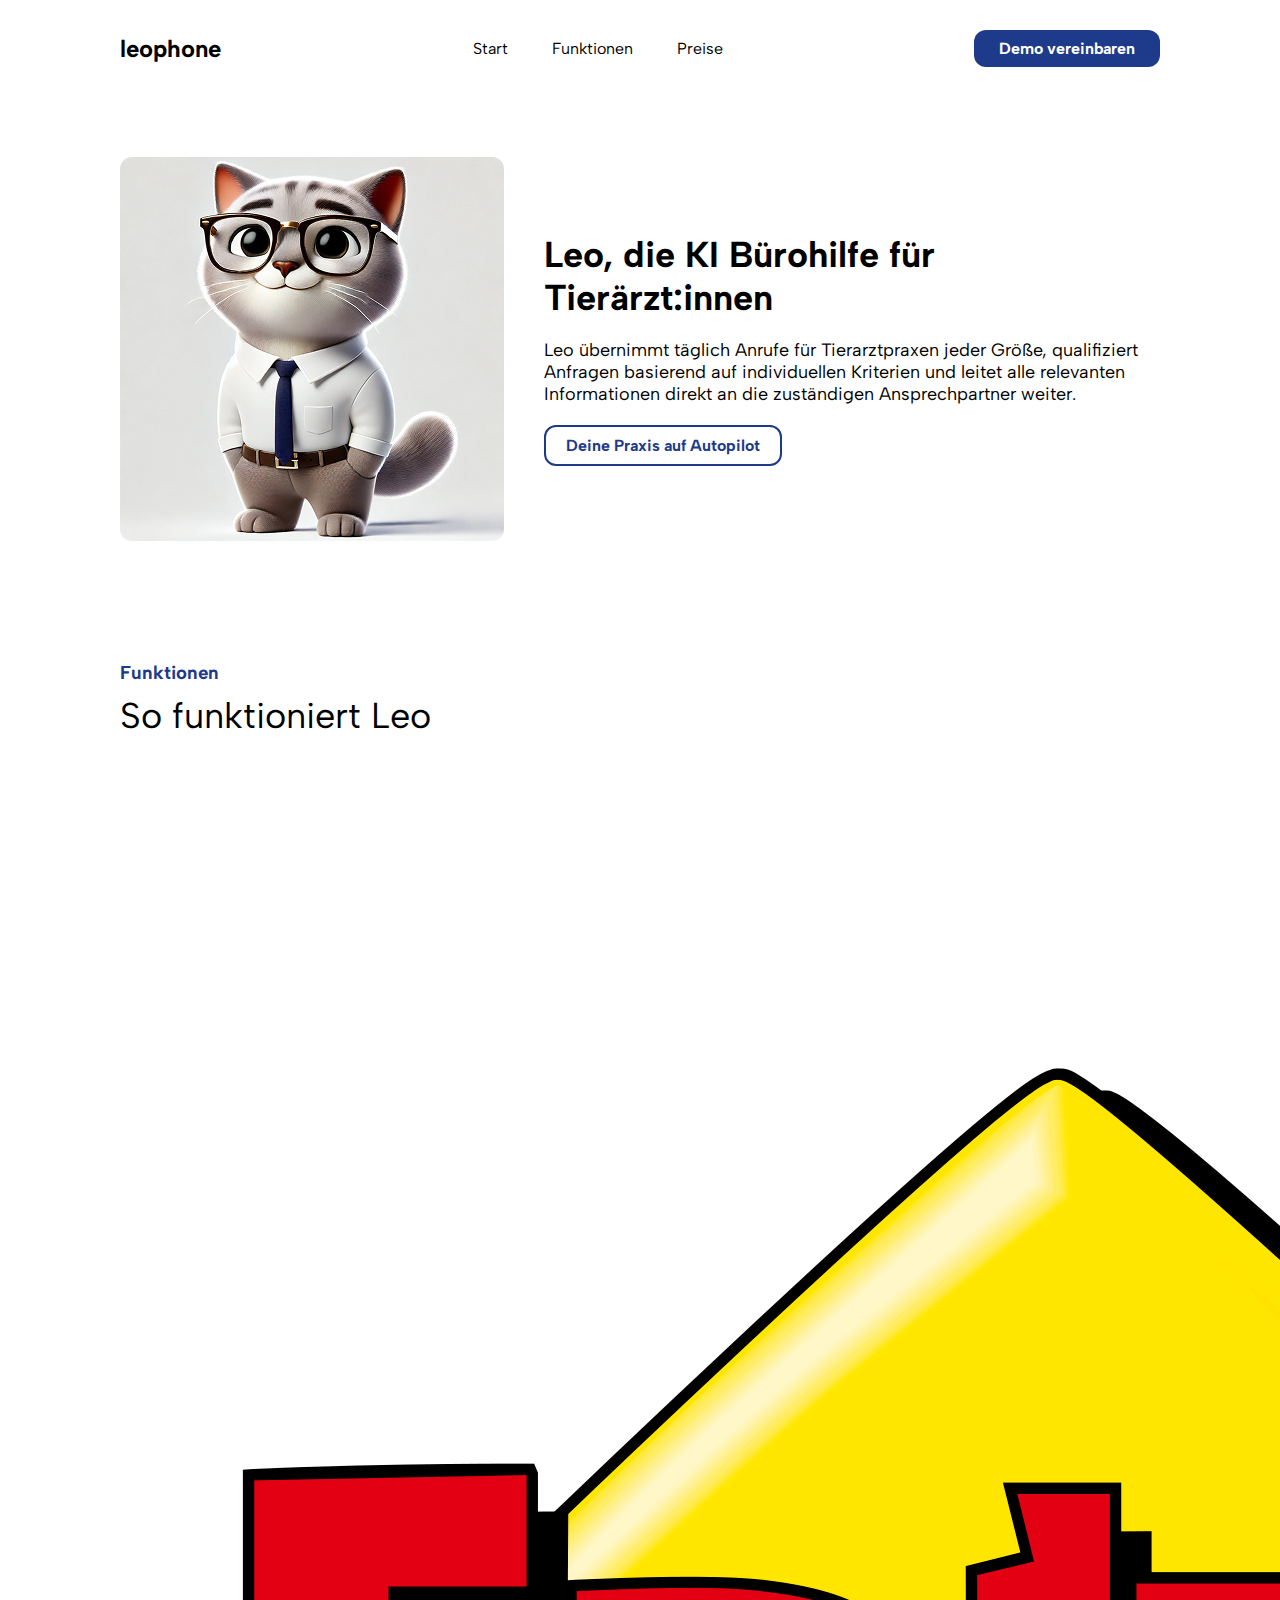
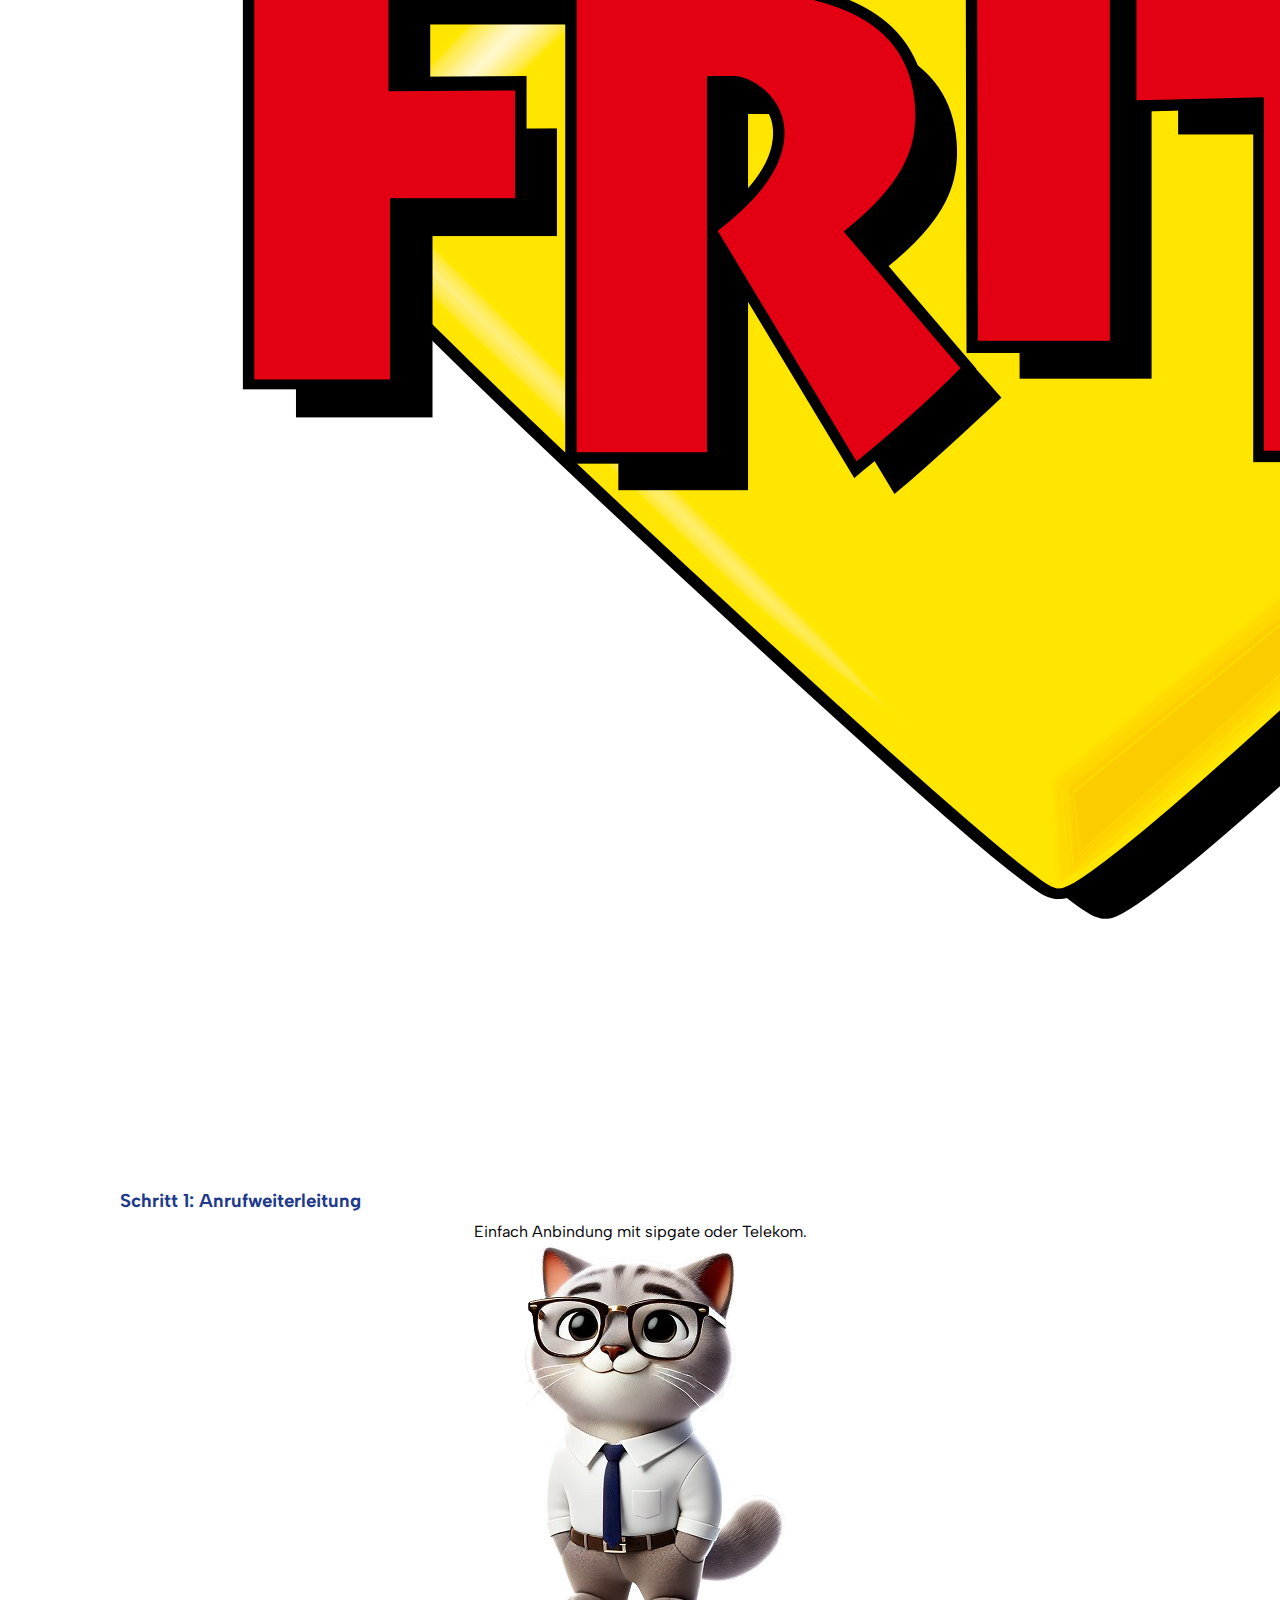
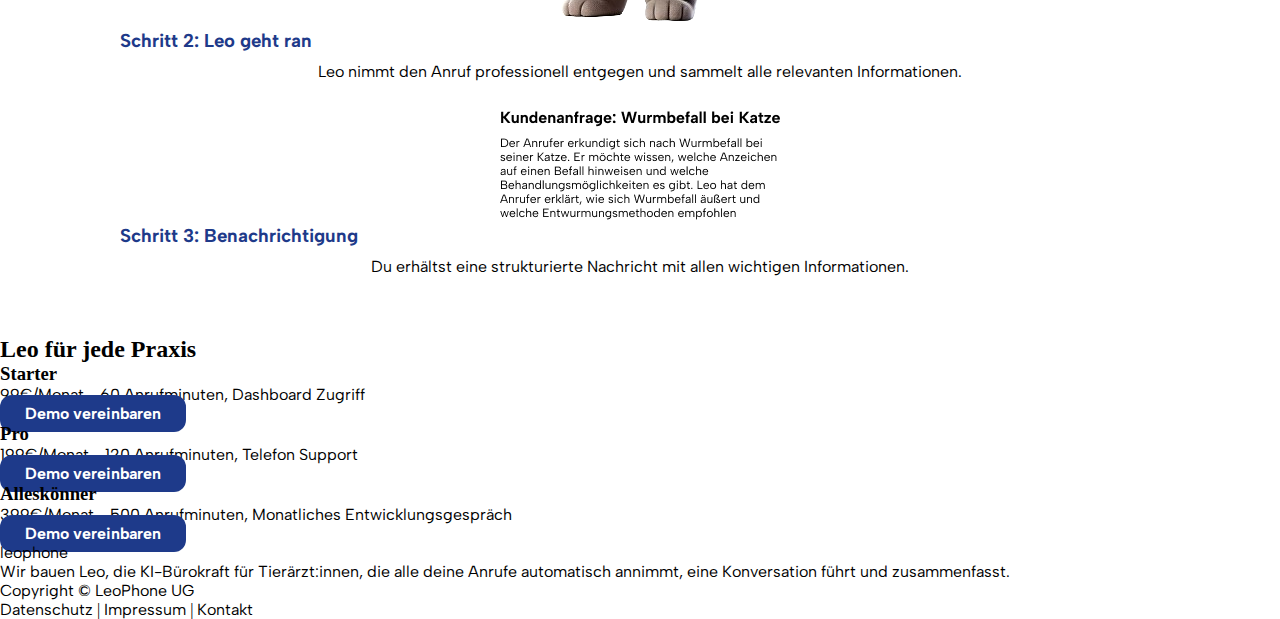
==== index.html @ efca83aa "Intial Commit" ====
<!DOCTYPE html>
<html lang="de">
<head>
    <meta charset="UTF-8">
    <meta name="viewport" content="width=device-width, initial-scale=1.0">
    <title>Leo - die KI Bürohilfe für Tierärzt:innen</title>
    <link rel="stylesheet" href="css/style.css">
    <link rel="icon" type="image/png" href="assets/favicon.png">
</head>
<body>
    <header>
        <nav>
            <a class="logo" href="index.html">leophone</a>
            <ul>
                <li><a href="#hero">Start</a></li>
                <li><a href="#features">Funktionen</a></li>
                <li><a href="#pricing">Preise</a></li>
            </ul>
            <a href="https://calendly.com/juliuslaux/leophone-demo-mit-julius-laux" target="_blank" class="cta">Demo vereinbaren</a>
        </nav>
    </header>
    
    <section id="hero">
        <img src="assets/leo_hintergrund.png" alt="Leo die KI Bürohilfe">
        <div class="hero-text">
            <h1>Leo, die KI Bürohilfe für Tierärzt:innen</h1>
            <p>Leo übernimmt täglich Anrufe für Tierarztpraxen jeder Größe, qualifiziert Anfragen basierend auf individuellen Kriterien und leitet alle relevanten Informationen direkt an die zuständigen Ansprechpartner weiter.</p>
            <a href="https://calendly.com/juliuslaux/leophone-demo-mit-julius-laux" target="_blank" id="autopilot">Deine Praxis auf Autopilot</a>
        </div>
    </section>
    
    <section id="features">
        <h3>Funktionen</h3>
        <h1>So funktioniert Leo</h1>
        <div class="feature">
            <img src="assets/Fritzbox Logo (1).png" alt="Anrufweiterleitung Bild">
            <h3>Schritt 1: Anrufweiterleitung</h3>
            <p>Einfach Anbindung mit sipgate oder Telekom.</p>
        </div>
        <div class="feature">
            <img src="assets/leo_ohne_hintergrund.png" alt="Leo nimmt Anruf entgegen Bild">
            <h3>Schritt 2: Leo geht ran</h3>
            <p>Leo nimmt den Anruf professionell entgegen und sammelt alle relevanten Informationen.</p>
        </div>
        <div class="feature">
            <img src="assets/leo_email.png" alt="Benachrichtigung Bild">
            <h3>Schritt 3: Benachrichtigung</h3>
            <p>Du erhältst eine strukturierte Nachricht mit allen wichtigen Informationen.</p>
        </div>
    </section>
    
    <section id="pricing">
        <h2>Leo für jede Praxis</h2>
        <div class="pricing-card">
            <h3>Starter</h3>
            <p>99€/Monat - 60 Anrufminuten, Dashboard Zugriff</p>
            <a href="https://calendly.com/dein-link" target="_blank" class="cta">Demo vereinbaren</a>
        </div>
        <div class="pricing-card">
            <h3>Pro</h3>
            <p>199€/Monat - 120 Anrufminuten, Telefon Support</p>
            <a href="https://calendly.com/dein-link" target="_blank" class="cta">Demo vereinbaren</a>
        </div>
        <div class="pricing-card">
            <h3>Alleskönner</h3>
            <p>399€/Monat - 500 Anrufminuten, Monatliches Entwicklungsgespräch</p>
            <a href="https://calendly.com/dein-link" target="_blank" class="cta">Demo vereinbaren</a>
        </div>
    </section>
    
    <footer id="footer">
        <div class="footer-logo">
            <p class="logo-text">leophone</p>
        </div>
        <p>Wir bauen Leo, die KI-Bürokraft für Tierärzt:innen, die alle deine Anrufe automatisch annimmt, eine Konversation führt und zusammenfasst.</p>
        <p>Copyright © LeoPhone UG</p>
        <a href="datenschutz.html">Datenschutz</a> |
        <a href="impressum.html">Impressum</a> |
        <a href="kontakt.html">Kontakt</a>
    </footer>
</body>
</html>
---- css/style.css ----
@import url('https://fonts.googleapis.com/css2?family=Albert+Sans:ital,wght@0,100..900;1,100..900&display=swap');

* {box-sizing: border-box;
    margin: 0;
    padding: 0;
    background-color: white;

}

li, a, button,p{
    font-family: "Albert Sans", serif;
    font-weight: regular;
    font-size: 16px;
    color: black ;
    text-decoration: none;
}
nav{
    display: flex;
    justify-content: space-between;
    align-items: center;
    padding: 30px 120px;
    position: sticky;
    top: 0;
    z-index: 1000;
    overflow: hidden;
}

.logo {
    font-size: 24px;
    font-weight: bold;
    cursor: pointer;
}
nav li {
    list-style: none;
    display: inline-block;
    padding: 0px 20px;
}
nav li a{
    transition: all 0.3s ease 0s;
}
nav li a:hover{
    color: #3B82F6;
}
.cta{
     padding: 9px 25px;
     background-color: #1E3A8A;
     border: none;
     border-radius: 12px;
     cursor: pointer;
     transition:all 0.3s ease 0s;
     color: white;
     font-weight: bold;
     
}
.cta:hover{
    background-color: #3B82F6;
}
#hero{
    display: flex;
    align-items: center;
    text-align: center;
    padding: 60px 120px;
    gap: 40px;
}
h1{
    font-family: "Albert Sans";
    font-size: 36px;
    font-weight: bold;
}
#hero img {
    height: auto;
}
.hero-text{
    text-align: left;
}
.hero-text h1{
    margin-bottom: 20px;
}
.hero-text p{
    font-size: 18px;
    margin-bottom: 20px;
}
#autopilot{
    display: inline-block;
    padding: 9px 20px;
    font-size: 16px;
    font-weight: bold;
    border: 2px solid #1E3A8A;
    border-radius: 12px;
    color: #1E3A8A;
    transition: all 0.3 ease 0s;


}
#autopilot:hover{
    background-color: #1E3A8A;
    color: white;
}
#features{
    align-items: center;
    text-align: center;
    padding: 60px 120px;
    font-family: "Albert Sans";
    
}

#features h1 {
    font-weight: normal;
    text-align: left;

}
#features h3{
    color: #1E3A8A;
    font-weight: bold;
    text-align: left;
    padding-bottom: 10px;
    
}
.feature{
    background: color #f3f4f6;    
}
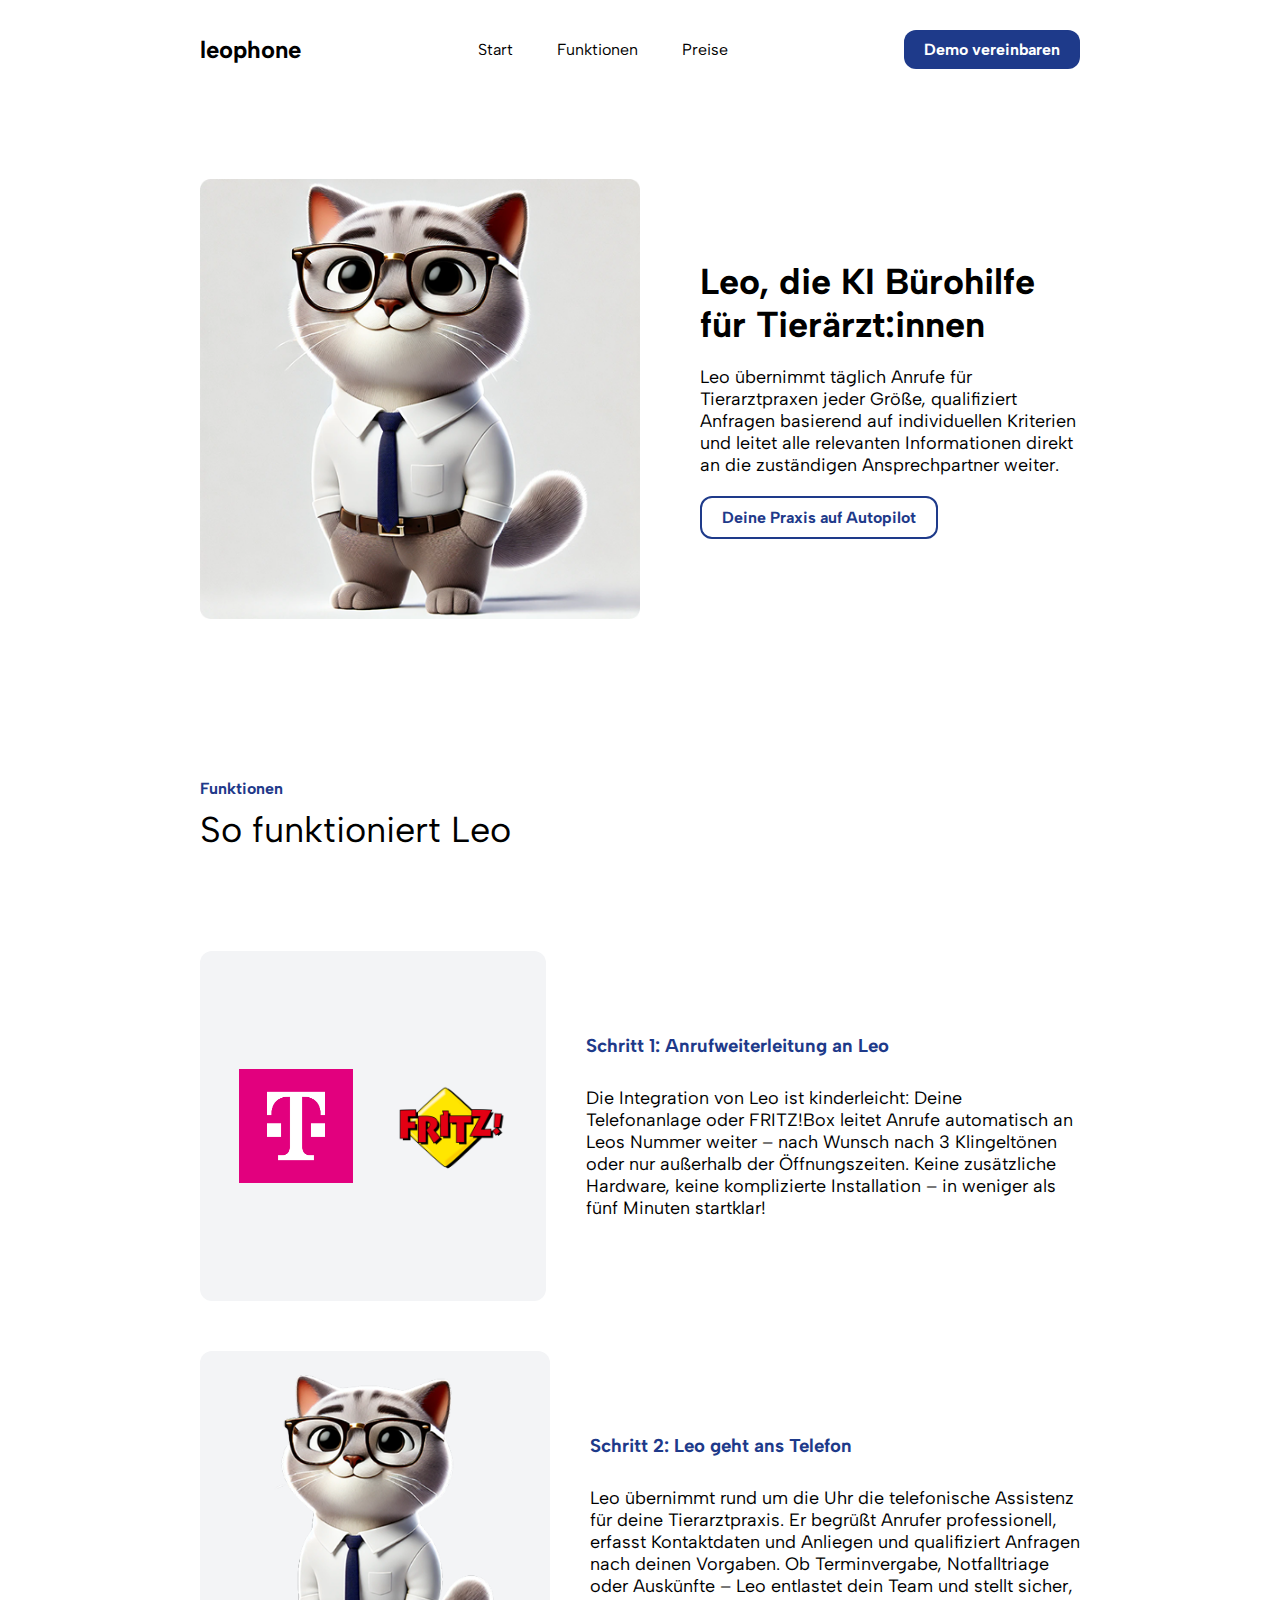
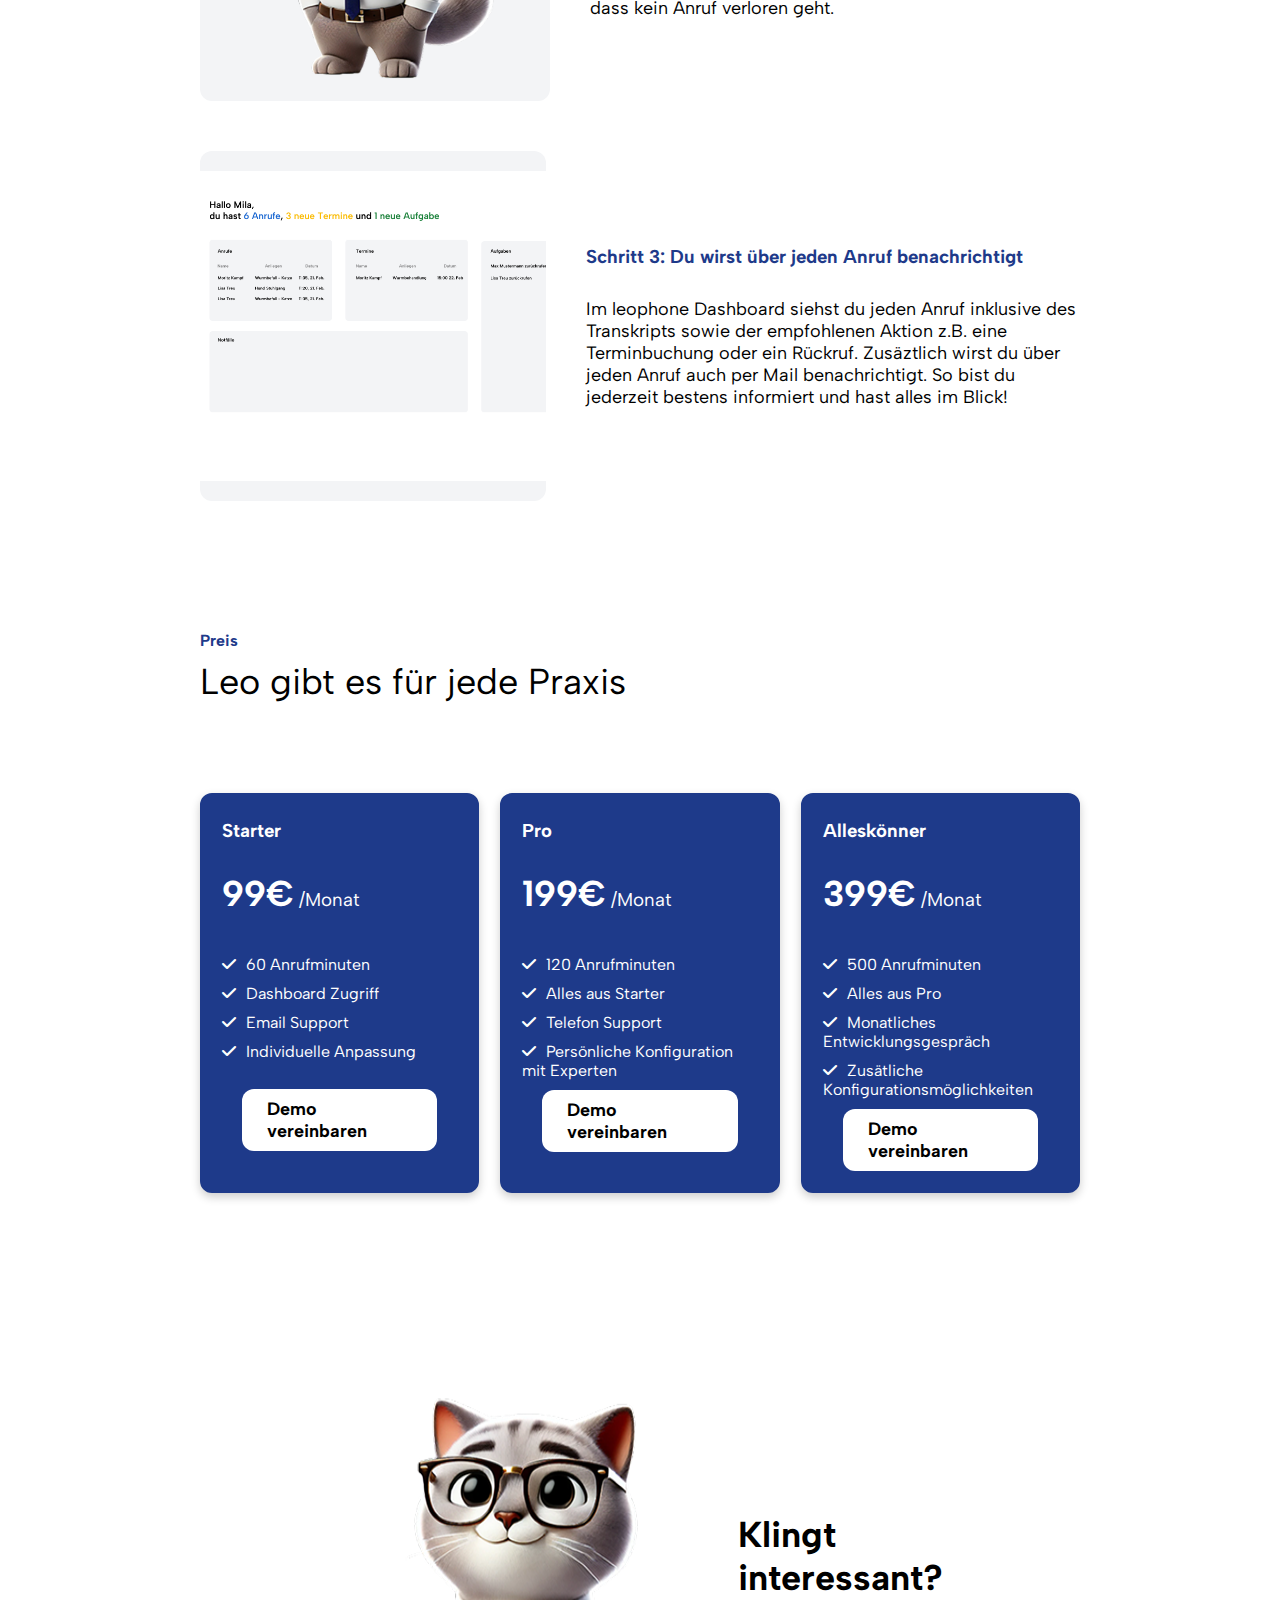
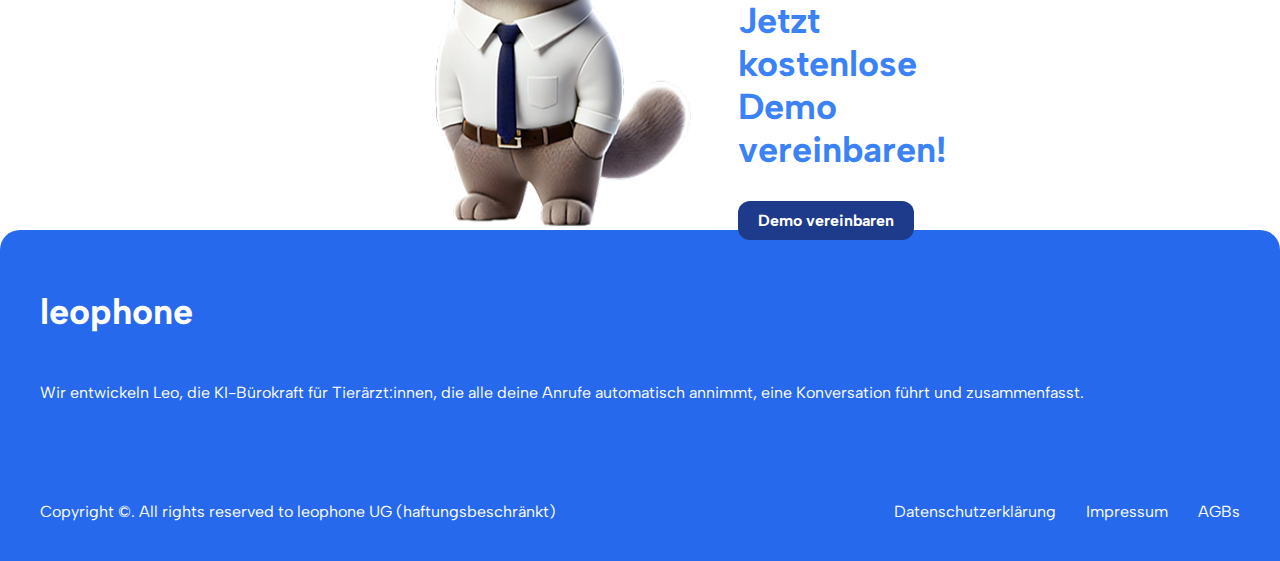
==== commit 181172c2: "Finished Website with uncleaned css file" ====
--- a/index.html
+++ b/index.html
@@ -6,6 +6,7 @@
     <title>Leo - die KI Bürohilfe für Tierärzt:innen</title>
     <link rel="stylesheet" href="css/style.css">
     <link rel="icon" type="image/png" href="assets/favicon.png">
+    <link rel="stylesheet" href="https://cdnjs.cloudflare.com/ajax/libs/font-awesome/6.0.0/css/all.min.css">
 </head>
 <body>
     <header>
@@ -28,55 +29,132 @@
             <a href="https://calendly.com/juliuslaux/leophone-demo-mit-julius-laux" target="_blank" id="autopilot">Deine Praxis auf Autopilot</a>
         </div>
     </section>
-    
-    <section id="features">
+    <div class="section-title">
         <h3>Funktionen</h3>
         <h1>So funktioniert Leo</h1>
-        <div class="feature">
-            <img src="assets/Fritzbox Logo (1).png" alt="Anrufweiterleitung Bild">
-            <h3>Schritt 1: Anrufweiterleitung</h3>
-            <p>Einfach Anbindung mit sipgate oder Telekom.</p>
+    </div>
+
+    <section id="features" class="feature-container">
+
+        <div class="feature-card">
+                <div id="logos" class="feature-image">
+                    <img id="telekom-logo" src="assets/Telekom Logo.jpg" alt="Telekom Logo">
+                    <img src="assets/Fritzbox Logo (1).png" alt="">
+                </div>
+                <div class="feature-content">
+                    <h3>Schritt 1: Anrufweiterleitung an Leo</h3>
+                    <p>Die Integration von Leo ist kinderleicht: Deine Telefonanlage oder FRITZ!Box leitet Anrufe automatisch an Leos Nummer weiter – nach Wunsch nach 3 Klingeltönen oder nur außerhalb der Öffnungszeiten. Keine zusätzliche Hardware, keine komplizierte Installation – in weniger als fünf Minuten startklar!</p>
+                </div>
         </div>
-        <div class="feature">
-            <img src="assets/leo_ohne_hintergrund.png" alt="Leo nimmt Anruf entgegen Bild">
-            <h3>Schritt 2: Leo geht ran</h3>
-            <p>Leo nimmt den Anruf professionell entgegen und sammelt alle relevanten Informationen.</p>
+
+        <div class="feature-card">
+            <div class="feature-image">
+                <img id="leo" src="assets/leo_ohne.png" alt="leo">
+            </div>
+            <div class="feature-content">
+                <h3>Schritt 2: Leo geht ans Telefon</h3>
+                <p>Leo übernimmt rund um die Uhr die telefonische Assistenz für deine Tierarztpraxis. Er begrüßt Anrufer professionell, erfasst Kontaktdaten und Anliegen und qualifiziert Anfragen nach deinen Vorgaben. Ob Terminvergabe, Notfalltriage oder Auskünfte – Leo entlastet dein Team und stellt sicher, dass kein Anruf verloren geht.</p>
+            </div>
         </div>
-        <div class="feature">
-            <img src="assets/leo_email.png" alt="Benachrichtigung Bild">
-            <h3>Schritt 3: Benachrichtigung</h3>
-            <p>Du erhältst eine strukturierte Nachricht mit allen wichtigen Informationen.</p>
+
+            <div class="feature-card">
+                <div id="leo-dashboard" class="feature-image">
+                    <img src="assets/leophone_dashboard.png" alt="Leophone Dashboard">
+                </div>
+                <div class="feature-content">
+                    <h3>Schritt 3: Du wirst über jeden Anruf benachrichtigt</h3>
+                    <p>Im leophone Dashboard siehst du jeden Anruf inklusive des Transkripts sowie der empfohlenen Aktion z.B. eine Terminbuchung oder ein Rückruf. Zusäztlich wirst du über jeden Anruf auch per Mail benachrichtigt. So bist du jederzeit bestens informiert und hast alles im Blick!</p>
+                </div>
+            </div>
+
+    </section>
+    
+    <div class="section-title">
+        <h3>Preis</h3>
+        <h1>Leo gibt es für jede Praxis</h1>
+    </div>
+    <section id="pricing">
+        <div class="pricing-card">
+            <h3 class="plan-name">Starter</h3>
+            <div class="price">
+                <h1 class="price-amount">99€</h1>
+                <h3 class="price-period">/Monat</h3>
+            </div>
+            <div class="plan-information">
+                <p>60 Anrufminuten</p>
+                <p>Dashboard Zugriff</p>
+                <p>Email Support</p>
+                <p>Individuelle Anpassung</p>
+            </div>
+            <div class="cta-white">
+                <a href="https://calendly.com/dein-link" target="_blank">Demo vereinbaren</a>
+            </div>
+        </div>
+    
+        <div class="pricing-card">
+            <h3 class="plan-name">Pro</h3>
+            <div class="price">
+                <h1 class="price-amount">199€</h1>
+                <h3 class="price-period">/Monat</h3>
+            </div>
+            <div class="plan-information">
+                <p>120 Anrufminuten</p>
+                <p>Alles aus Starter</p>
+                <p>Telefon Support</p>
+                <p>Persönliche Konfiguration mit Experten</p>
+            </div>
+            <div class="cta-white">
+                <a href="https://calendly.com/dein-link" target="_blank">Demo vereinbaren</a>
+            </div>
+        </div>
+    
+        <div class="pricing-card">
+            <h3 class="plan-name">Alleskönner</h3>
+            <div class="price">
+                <h1 class="price-amount">399€</h1>
+                <h3 class="price-period">/Monat</h3>
+            </div>
+            <div class="plan-information">
+                <p>500 Anrufminuten</p>
+                <p>Alles aus Pro</p>
+                <p>Monatliches Entwicklungsgespräch</p>
+                <p>Zusätliche Konfigurationsmöglichkeiten</p>
+            </div>
+            <div class="cta-white">
+                <a href="https://calendly.com/dein-link" target="_blank">Demo vereinbaren</a>
+            </div>
         </div>
     </section>
-    
-    <section id="pricing">
-        <h2>Leo für jede Praxis</h2>
-        <div class="pricing-card">
-            <h3>Starter</h3>
-            <p>99€/Monat - 60 Anrufminuten, Dashboard Zugriff</p>
-            <a href="https://calendly.com/dein-link" target="_blank" class="cta">Demo vereinbaren</a>
+    <section id="last">
+        <img src="assets/leo_ohne.png" alt="Bild von Leo">
+        <div id="last-text">
+            <div id="text"></div>
+            <h1>Klingt interessant?</h1>
+            <h1 id="democall">Jetzt kostenlose Demo vereinbaren!</h1>
+            <div id="last-cta">
+                <a href="https://calendly.com/juliuslaux/leophone-demo-mit-julius-laux" class="cta">Demo vereinbaren</a>
+            </div>
         </div>
-        <div class="pricing-card">
-            <h3>Pro</h3>
-            <p>199€/Monat - 120 Anrufminuten, Telefon Support</p>
-            <a href="https://calendly.com/dein-link" target="_blank" class="cta">Demo vereinbaren</a>
-        </div>
-        <div class="pricing-card">
-            <h3>Alleskönner</h3>
-            <p>399€/Monat - 500 Anrufminuten, Monatliches Entwicklungsgespräch</p>
-            <a href="https://calendly.com/dein-link" target="_blank" class="cta">Demo vereinbaren</a>
-        </div>
+
     </section>
     
     <footer id="footer">
         <div class="footer-logo">
             <p class="logo-text">leophone</p>
         </div>
-        <p>Wir bauen Leo, die KI-Bürokraft für Tierärzt:innen, die alle deine Anrufe automatisch annimmt, eine Konversation führt und zusammenfasst.</p>
-        <p>Copyright © LeoPhone UG</p>
-        <a href="datenschutz.html">Datenschutz</a> |
-        <a href="impressum.html">Impressum</a> |
-        <a href="kontakt.html">Kontakt</a>
+        <div class="footer-content">
+            <p>Wir entwickeln Leo, die KI-Bürokraft für Tierärzt:innen, die alle deine Anrufe automatisch annimmt, eine Konversation führt und zusammenfasst.</p>
+        </div>
+        <div class="legal-info">
+            <div class="Copyright">
+                <p>Copyright ©. All rights reserved to leophone UG (haftungsbeschränkt)</p>
+            </div>
+            <div class="links">
+                <a href="datenschutz.html">Datenschutzerklärung</a>
+                <a href="impressum.html">Impressum</a>
+                <a href="agb.html">AGBs</a>
+            </div>
+        </div>
     </footer>
 </body>
 </html>
--- a/css/style.css
+++ b/css/style.css
@@ -3,7 +3,8 @@
 * {box-sizing: border-box;
     margin: 0;
     padding: 0;
-    background-color: white;
+    font-family: "Albert Sans";
+    scroll-behavior: smooth;
 
 }
 
@@ -18,11 +19,7 @@
     display: flex;
     justify-content: space-between;
     align-items: center;
-    padding: 30px 120px;
-    position: sticky;
-    top: 0;
-    z-index: 1000;
-    overflow: hidden;
+    padding: 30px 200px;
 }
 
 .logo {
@@ -42,7 +39,7 @@
     color: #3B82F6;
 }
 .cta{
-     padding: 9px 25px;
+     padding: 10px 20px;
      background-color: #1E3A8A;
      border: none;
      border-radius: 12px;
@@ -53,14 +50,20 @@
      
 }
 .cta:hover{
-    background-color: #3B82F6;
+    transform:  scale(1.1);
+    box-shadow: 0px 4px 10px rgba(0, 0, 0, 0.2);
+
 }
 #hero{
     display: flex;
     align-items: center;
     text-align: center;
-    padding: 60px 120px;
-    gap: 40px;
+    padding: 80px 200px;
+    gap: 60px;
+}
+#hero img{
+    max-width: 50%;
+    height: auto;
 }
 h1{
     font-family: "Albert Sans";
@@ -82,40 +85,291 @@
 }
 #autopilot{
     display: inline-block;
-    padding: 9px 20px;
+    padding: 10px 20px;
     font-size: 16px;
     font-weight: bold;
     border: 2px solid #1E3A8A;
     border-radius: 12px;
     color: #1E3A8A;
-    transition: all 0.3 ease 0s;
+    transition:all 0.3s ease 0s;
 
 
 }
 #autopilot:hover{
-    background-color: #1E3A8A;
-    color: white;
-}
-#features{
+    transform:  scale(1.1);
+    box-shadow: 0px 4px 10px rgba(0, 0, 0, 0.2);
+}
+.section-title{
+    text-align: left;
+    font-family: "Albert Sans";
+    padding-left: 200px;
+    padding-top: 80px;
+}
+.section-title h3{
+    font-size: 16px;
+    font-weight: bold;
+    color: #1E3A8A;
+}
+.section-title h1{
+    font-size: 36px;
+    font-weight: normal;
+    color: black;
+    padding-top: 10px;
+
+}
+.feature-container{
+    margin-top: 100px;
+}
+.feature-card{
+    display: flex;
+    margin-left: 200px;
+    margin-right: 200px;
     align-items: center;
-    text-align: center;
-    padding: 60px 120px;
-    font-family: "Albert Sans";
-    
-}
-
-#features h1 {
+    margin-bottom: 50px;
+}
+.feature-image{
+    width: 400px;
+    background-color: #f3f4f6;
+    border-radius: 12px;
+    height: 350px;
+    display: flex;
+    justify-content: center;
+    position: relative;
+}
+.feature-image img{
+    object-fit: contain;
+    margin: 20px 20px;
+}
+#leo-dashboard {
+    object-fit: cover;
+    overflow: hidden;
+
+}
+#logos img{
+    width: 33%;
+}
+#telekom-logo{
+    border-radius: 12px;
+}
+.feature-content{
+    margin-bottom: 50px;
+    margin-left: 40px;
+    width: 65%;
+    margin-top: 50px;
+}
+.feature-content h3{
+    margin-bottom: 30px;
+    color: #1E3A8A;
+}
+.feature-content p{
+    font-size: 18px;
+}
+   
+
+
+.bold-text{
+    font-weight: bold;
+    background-color: #f3f4f6;
+}
+.pricing-card{
+    display: flex;
+    background-color: #1E3A8A;
+    flex-direction: column;
+    border: 2px solid #1E3A8A;
+    border-radius: 12px;
+    height: 400px;
+    width: 380px;
+    margin-top: 40px;
+    box-shadow: 0px 4px 10px rgba(0,0,0, 0.2);
+}
+#pricing{
+    display: flex;
+    justify-content: center;
+    margin: 50px 200px;
+    gap: 21px;
+}
+.price{
+    display: flex;
+}
+
+.pricing-card h3{
+    background-color: #1E3A8A;
+    color: white;
+}
+.pricing-card h1{
+    background-color: #1E3A8A;
+    color: white;
+}
+.plan-information p{
+    margin: 10px 20px;
+    justify-content: center;
+}
+.plan-information p{
+    background-color: #1E3A8A;
+    color: white;
+}
+.plan-information p::before {
+    content: "\f00c"; 
+    font-family: "Font Awesome 6 Free"; 
+    font-weight: 900;
+    margin-right: 10px;
+    color: white;
+}
+.price{
+    margin: 30px 20px;
+    background-color: #1E3A8A;
+    align-items: first baseline;
+}
+.price-amount h1{
+    font-size: 36px;
+    color: white;
     font-weight: normal;
+    background-color: #1E3A8A;
+}
+.plan-name{
+    align-items: left;
+    margin-left: 20px;
+    font-weight: 18px;
+    margin-top: 24px;
+}
+.price-period{
+    margin-left: 5px;   
+    font-weight: normal;
+}
+.cta-white{
+    cursor: pointer;
+    margin-top: auto;
+    justify-self: center;
+    margin-left: 40px;
+    margin-right: 40px;
+    margin-bottom: 40px;
+    justify-content: center;
+    display: flex;
+
+}
+.cta-white a{
+    justify-content: center; /* Horizontale Zentrierung */
+    align-items: center; /* Vertikale Zentrierung */
+    background: white;
+    color: black;
+    text-decoration: none;
+    font-weight: bold;
+    font-size: 18px;
+    border-radius: 12px;
+    transition:all 0.3s ease 0s;
+    padding: 9px 25px;
+}
+.cta-white a:hover{
+    transform:  scale(1.1);
+    box-shadow: 0px 4px 10px rgba(0, 0, 0, 0.2);
+}
+#footer{
+    background-color: #2769EC;
+    border-top-left-radius: 20px;
+    border-top-right-radius: 20px;
+}
+.footer-logo{
+}
+.logo-text{
+    font-size: 36px;
+    font-weight: bold;
+    margin-left: 40px;
+    color: white;
+    padding-top: 60px;
+}
+.footer-content{
+    font-size: 18px;
+    margin: 50px 40px;
+}
+#footer p{
+    color: white;
+}
+.legal-info{
+    display: flex;
+    margin-top: 100px;
+    margin-left: 40px;
+    justify-content: space-between;
+}
+.Copyright{
+    margin-bottom: 40px;
+}
+.links{
+    display: flex;
+    gap: 30px;
+    margin-right: 40px;
+}
+.links a{
+    color: white;
+}
+#last{
+    display: flex;
+    margin-top: 200px;
+    margin-right: 350px;
+    margin-left: 350px;
+    justify-content: center;
+}
+#last-text{
+    align-items: center;
+}
+#text{
+    padding-top: 100px;
+    margin-bottom: 20px;
+}
+#democall{
+    color: #3B82F6;
+}
+#last-cta{
+    margin-top: 40px;
+}
+
+
+#page-title{
+    font-size: 36px;
+    font-weight: bold;
+    font-family: "Albert Sans";
+    color: #1E3A8A;
     text-align: left;
-
-}
-#features h3{
-    color: #1E3A8A;
-    font-weight: bold;
-    text-align: left;
-    padding-bottom: 10px;
-    
-}
-.feature{
-    background: color #f3f4f6;    
-}
+    display: flex;
+    margin-bottom: 100px;
+    margin-top: 100px;
+}
+#page-date{
+    margin-bottom: 50px;
+}
+.data-content{
+    margin-left: 400px;
+    margin-right: 400px;
+}
+.data-content h3{
+    font-size: 18px;
+    font-weight: bold;
+    font-family: "Albert Sans";
+    color: darkslategrey;
+    gap: 10px ;
+    margin-bottom: 20px;
+
+}
+.data-content p{
+    font-size: 18px;
+    font-family: "Albert Sans";
+    color: darkslategray;
+    margin-bottom: 40px;
+
+}
+.impressum-content{
+    font-size: 18px;
+    color: darkslategrey;
+    margin-left: 400px;
+    margin-right: 400px;
+
+}
+.impressum-content p{
+    color: darkslategrey;
+}
+.impressum-content h3{
+    margin-top: 40px;
+    margin-bottom: 20px;
+}
+#impressum-last{
+    margin-bottom: 100px;
+}